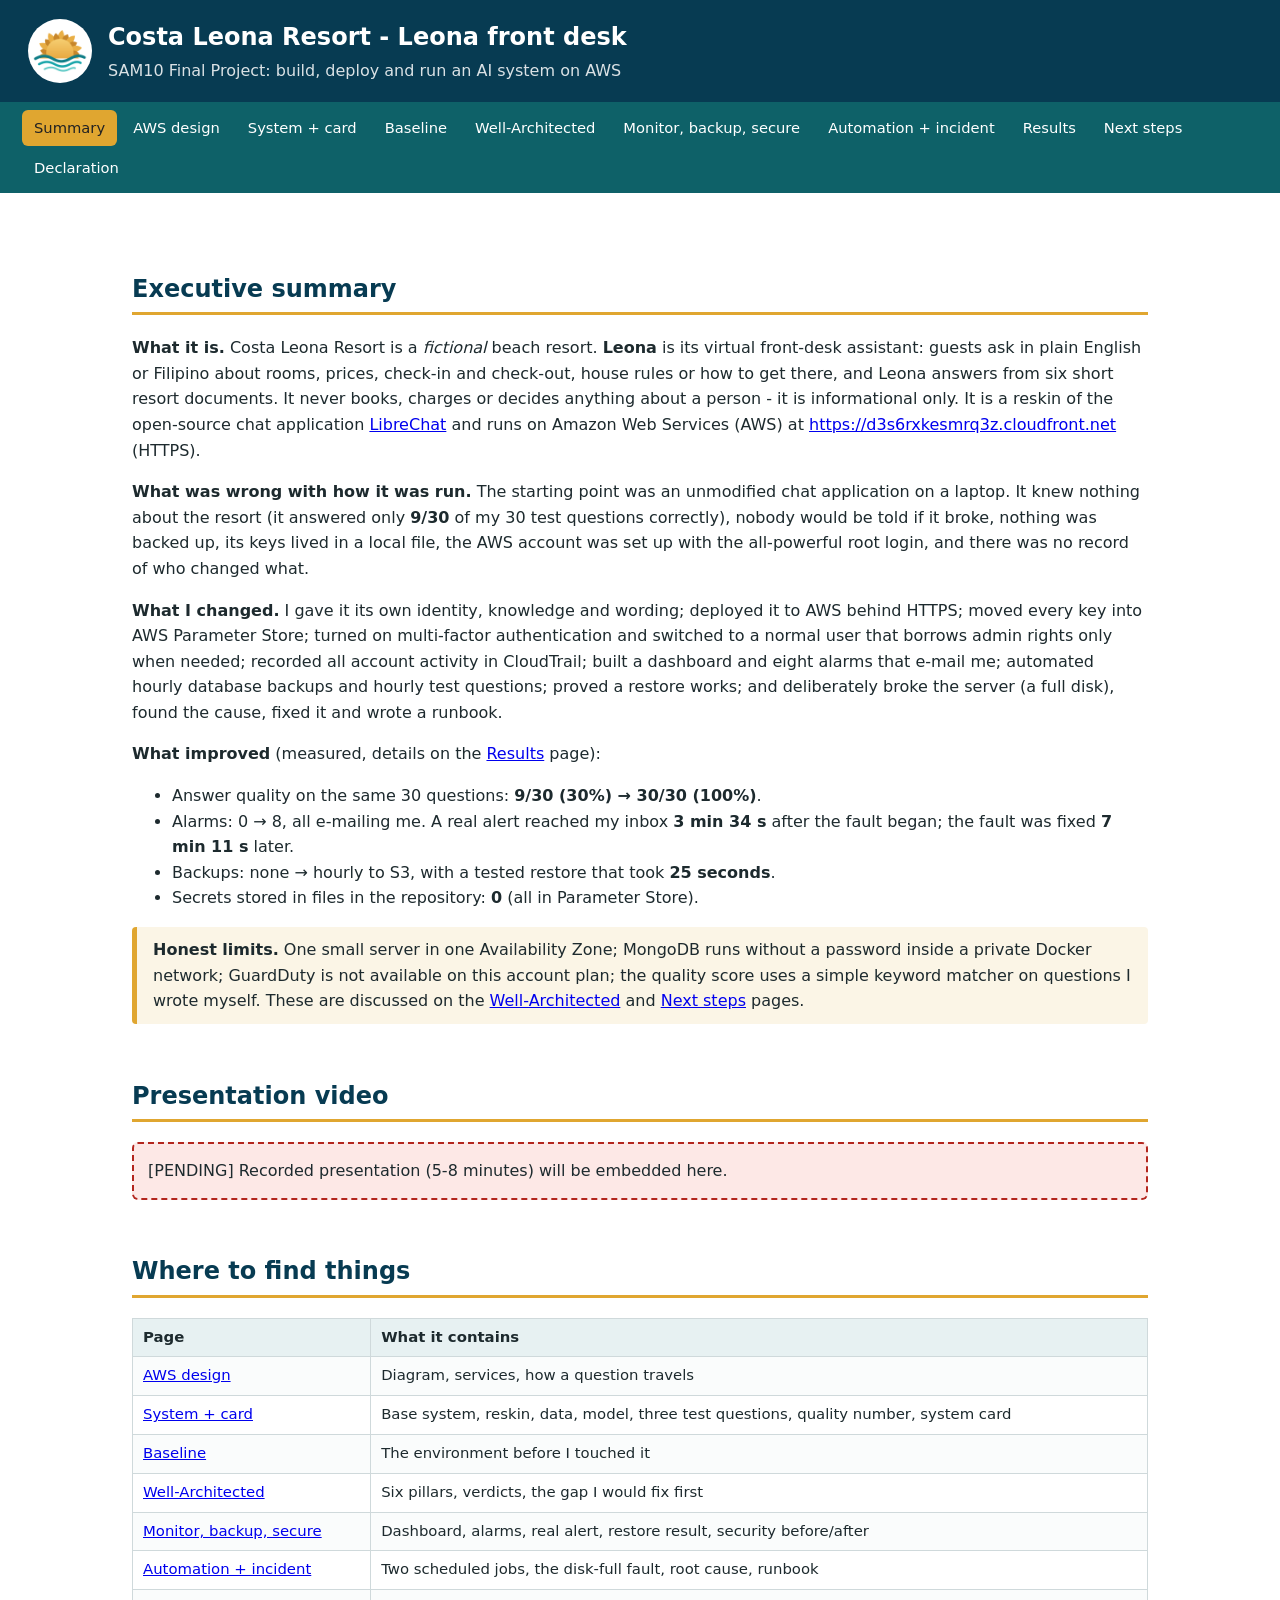
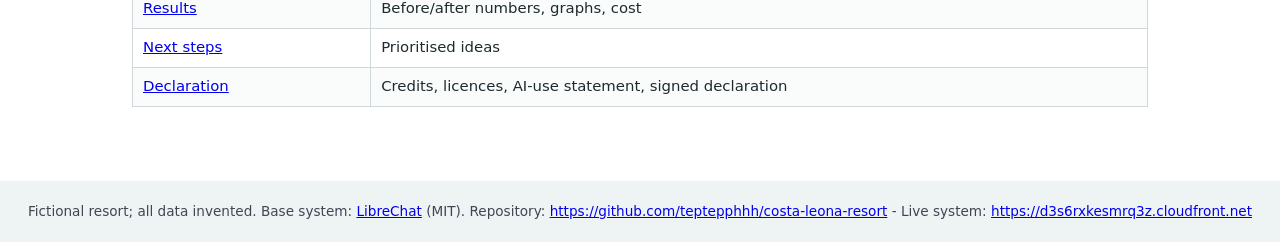
==== docs/index.html @ 2a97802d "Add project website generator and first build of the site Co-Authored-By: Claude Sonnet 5.5 <noreply" ====
<!doctype html><html lang="en"><head><meta charset="utf-8"><meta name="viewport" content="width=device-width,initial-scale=1">
<title>Executive summary - Costa Leona Resort | SAM10</title><link rel="stylesheet" href="style.css">
<link rel="icon" href="img/favicon-32x32.png"></head><body>
<header><img src="img/logo-512.png" alt="Costa Leona logo" class="logo"><div><h1>Costa Leona Resort - Leona front desk</h1>
<p>SAM10 Final Project: build, deploy and run an AI system on AWS</p></div></header>
<nav><a href="index.html" class=cur>Summary</a><a href="infrastructure.html">AWS design</a><a href="system.html">System + card</a><a href="baseline.html">Baseline</a><a href="well-architected.html">Well-Architected</a><a href="operations.html">Monitor, backup, secure</a><a href="incident.html">Automation + incident</a><a href="results.html">Results</a><a href="next-steps.html">Next steps</a><a href="declaration.html">Declaration</a></nav><main>
<h2>Executive summary</h2>
<p><strong>What it is.</strong> Costa Leona Resort is a <em>fictional</em> beach resort. <strong>Leona</strong> is its virtual front-desk
assistant: guests ask in plain English or Filipino about rooms, prices, check-in and check-out, house rules or how to get there, and Leona answers
from six short resort documents. It never books, charges or decides anything about a person - it is informational only. It is a reskin of the open-source
chat application <a href="https://github.com/danny-avila/LibreChat">LibreChat</a> and runs on Amazon Web Services (AWS) at
<a href="https://d3s6rxkesmrq3z.cloudfront.net">https://d3s6rxkesmrq3z.cloudfront.net</a> (HTTPS).</p>
<p><strong>What was wrong with how it was run.</strong> The starting point was an unmodified chat application on a laptop. It knew nothing about the resort
(it answered only <b>9/30</b> of my 30 test questions correctly), nobody would be told if it broke, nothing was backed up, its keys lived in a local file,
the AWS account was set up with the all-powerful root login, and there was no record of who changed what.</p>
<p><strong>What I changed.</strong> I gave it its own identity, knowledge and wording; deployed it to AWS behind HTTPS; moved every key into AWS Parameter
Store; turned on multi-factor authentication and switched to a normal user that borrows admin rights only when needed; recorded all account activity in
CloudTrail; built a dashboard and eight alarms that e-mail me; automated hourly database backups and hourly test questions; proved a restore works; and
deliberately broke the server (a full disk), found the cause, fixed it and wrote a runbook.</p>
<p><strong>What improved</strong> (measured, details on the <a href="results.html">Results</a> page):</p>
<ul>
<li>Answer quality on the same 30 questions: <b>9/30 (30%) &rarr; 30/30 (100%)</b>.</li>
<li>Alarms: 0 &rarr; 8, all e-mailing me. A real alert reached my inbox <b>3 min 34 s</b> after the fault began; the fault was fixed <b>7 min 11 s</b> later.</li>
<li>Backups: none &rarr; hourly to S3, with a tested restore that took <b>25 seconds</b>.</li>
<li>Secrets stored in files in the repository: <b>0</b> (all in Parameter Store).</li>
</ul>
<div class="box"><strong>Honest limits.</strong> One small server in one Availability Zone; MongoDB runs without a password inside a private Docker network;
GuardDuty is not available on this account plan; the quality score uses a simple keyword matcher on questions I wrote myself. These are discussed on the
<a href="well-architected.html">Well-Architected</a> and <a href="next-steps.html">Next steps</a> pages.</div>
<h2>Presentation video</h2>
<div class="pending">[PENDING] Recorded presentation (5-8 minutes) will be embedded here.</div>
<h2>Where to find things</h2>
<table><tr><th>Page</th><th>What it contains</th></tr>
<tr><td><a href="infrastructure.html">AWS design</a></td><td>Diagram, services, how a question travels</td></tr>
<tr><td><a href="system.html">System + card</a></td><td>Base system, reskin, data, model, three test questions, quality number, system card</td></tr>
<tr><td><a href="baseline.html">Baseline</a></td><td>The environment before I touched it</td></tr>
<tr><td><a href="well-architected.html">Well-Architected</a></td><td>Six pillars, verdicts, the gap I would fix first</td></tr>
<tr><td><a href="operations.html">Monitor, backup, secure</a></td><td>Dashboard, alarms, real alert, restore result, security before/after</td></tr>
<tr><td><a href="incident.html">Automation + incident</a></td><td>Two scheduled jobs, the disk-full fault, root cause, runbook</td></tr>
<tr><td><a href="results.html">Results</a></td><td>Before/after numbers, graphs, cost</td></tr>
<tr><td><a href="next-steps.html">Next steps</a></td><td>Prioritised ideas</td></tr>
<tr><td><a href="declaration.html">Declaration</a></td><td>Credits, licences, AI-use statement, signed declaration</td></tr></table>
</main>
<footer>Fictional resort; all data invented. Base system: <a href="https://github.com/danny-avila/LibreChat">LibreChat</a> (MIT).
Repository: <a href="https://github.com/teptepphhh/costa-leona-resort">https://github.com/teptepphhh/costa-leona-resort</a> - Live system: <a href="https://d3s6rxkesmrq3z.cloudfront.net">https://d3s6rxkesmrq3z.cloudfront.net</a></footer></body></html>
---- docs/style.css ----
:root{--teal:#0E6168;--deep:#073B52;--gold:#E0A630;--sand:#fbf5e6;--ink:#1d2a2e}
*{box-sizing:border-box}body{margin:0;font:16px/1.6 "Segoe UI",system-ui,Arial,sans-serif;color:var(--ink);background:#fff}
header{display:flex;gap:16px;align-items:center;padding:18px 28px;background:var(--deep);color:#fff}
header h1{margin:0;font-size:1.5rem}header p{margin:2px 0 0;opacity:.85}.logo{width:64px;height:64px;background:#fff;border-radius:50%;padding:4px}
nav{display:flex;flex-wrap:wrap;gap:4px;padding:8px 22px;background:var(--teal)}nav a{color:#fff;text-decoration:none;padding:6px 12px;border-radius:6px;font-size:.92rem}
nav a:hover,nav a.cur{background:var(--gold);color:#222}main{max-width:1060px;margin:0 auto;padding:24px 22px 60px}
h2{color:var(--deep);border-bottom:3px solid var(--gold);padding-bottom:4px;margin-top:2.2em}h3{color:var(--teal);margin-top:1.6em}
table{border-collapse:collapse;width:100%;margin:14px 0;font-size:.93rem}th,td{border:1px solid #cfd9db;padding:7px 10px;text-align:left;vertical-align:top}
th{background:#e7f1f2}tr:nth-child(even) td{background:#fafcfc}figure{margin:18px 0;border:1px solid #dbe4e6;border-radius:8px;padding:10px;background:#fcfdfd}
figure img{max-width:100%;height:auto;display:block;margin:0 auto}figcaption{font-size:.86rem;color:#455;margin-top:8px}
.ev{background:var(--gold);color:#222;border-radius:4px;padding:1px 6px;font-weight:700;font-size:.78rem}
.box{background:var(--sand);border-left:5px solid var(--gold);padding:10px 16px;margin:16px 0;border-radius:4px}
.good{color:#0b6b3a;font-weight:700}.adeq{color:#9a6b00;font-weight:700}.gap{color:#b3261e;font-weight:700}
.video{position:relative;padding-bottom:56.25%;height:0;margin:16px 0}.video iframe{position:absolute;inset:0;width:100%;height:100%;border:0}
.pending{background:#fde8e6;border:2px dashed #b3261e;padding:14px;border-radius:6px}
code,pre{background:#f1f5f6;border-radius:4px;font-family:Consolas,monospace;font-size:.88rem}code{padding:1px 4px}pre{padding:12px;overflow:auto;white-space:pre-wrap}
footer{padding:20px 28px;background:#eef3f4;font-size:.85rem;color:#445}.cols{display:grid;grid-template-columns:1fr 1fr;gap:16px}
@media(max-width:760px){.cols{grid-template-columns:1fr}header h1{font-size:1.15rem}}
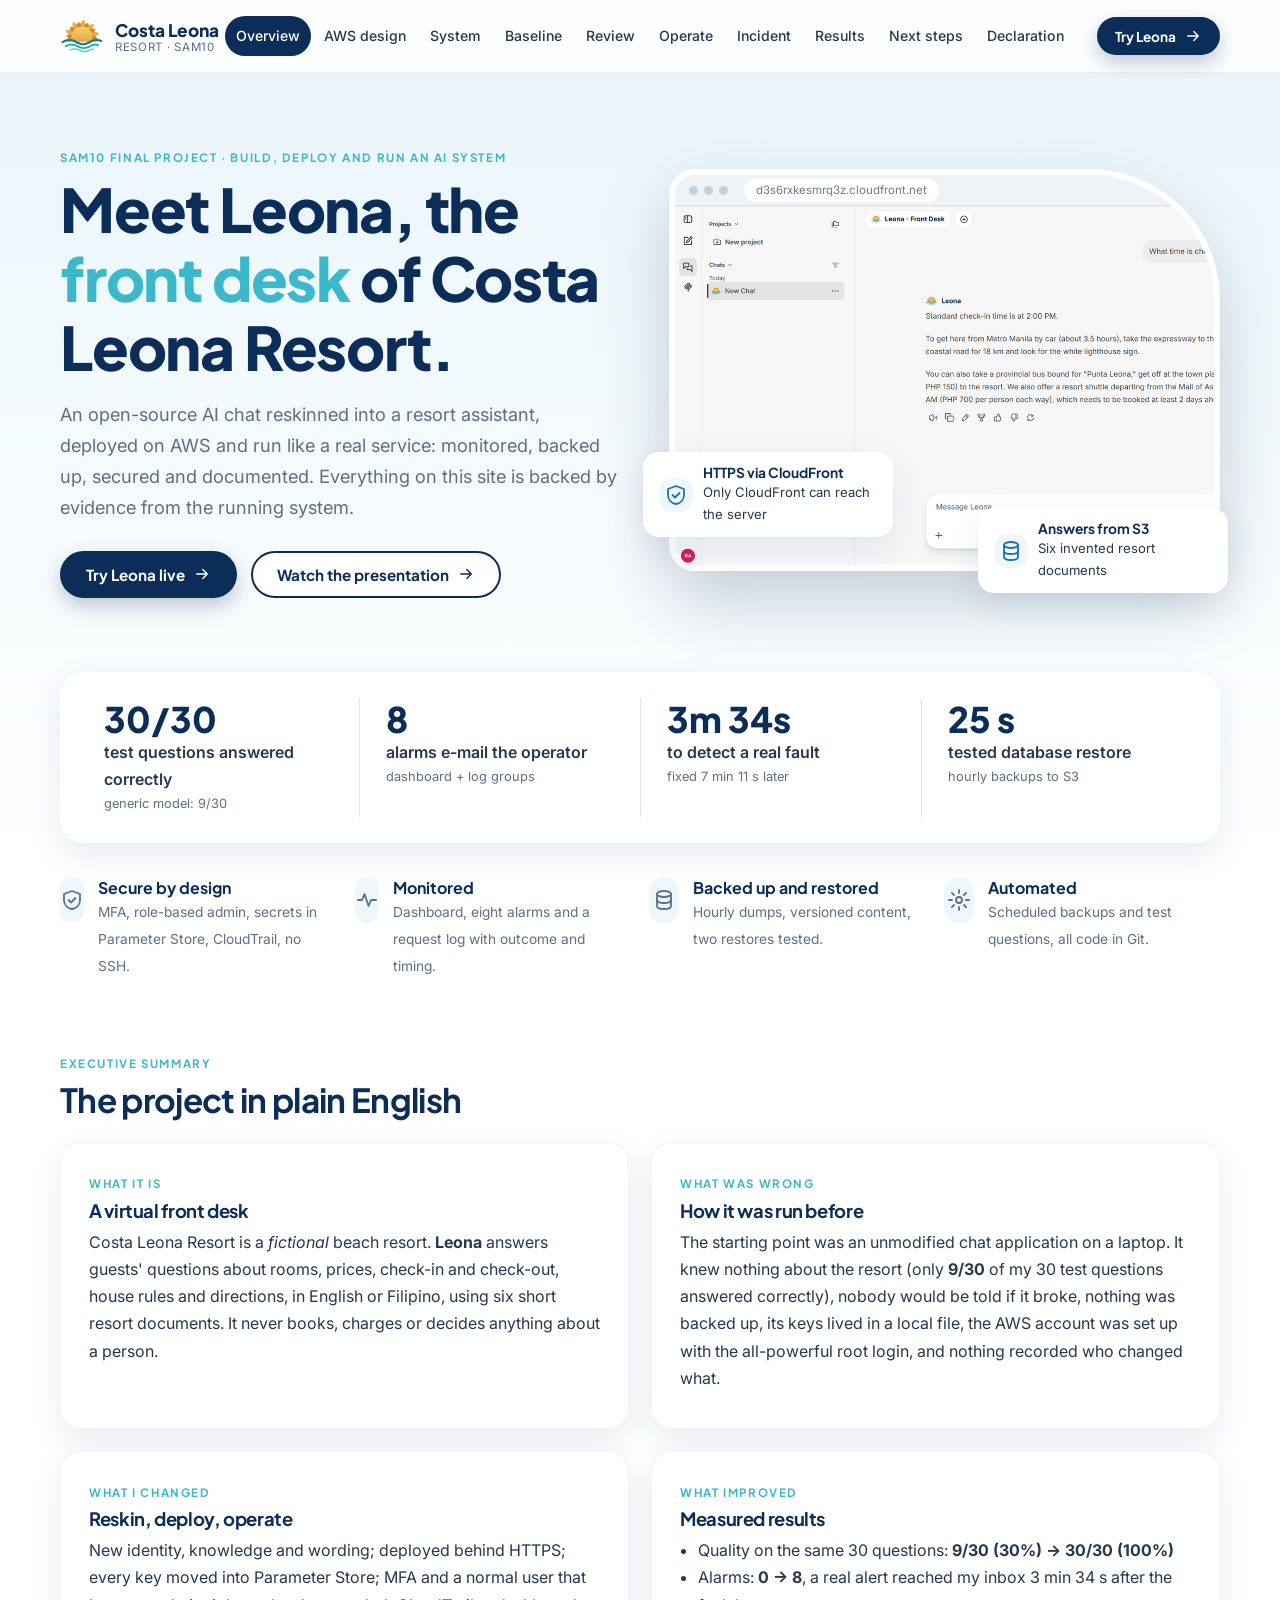
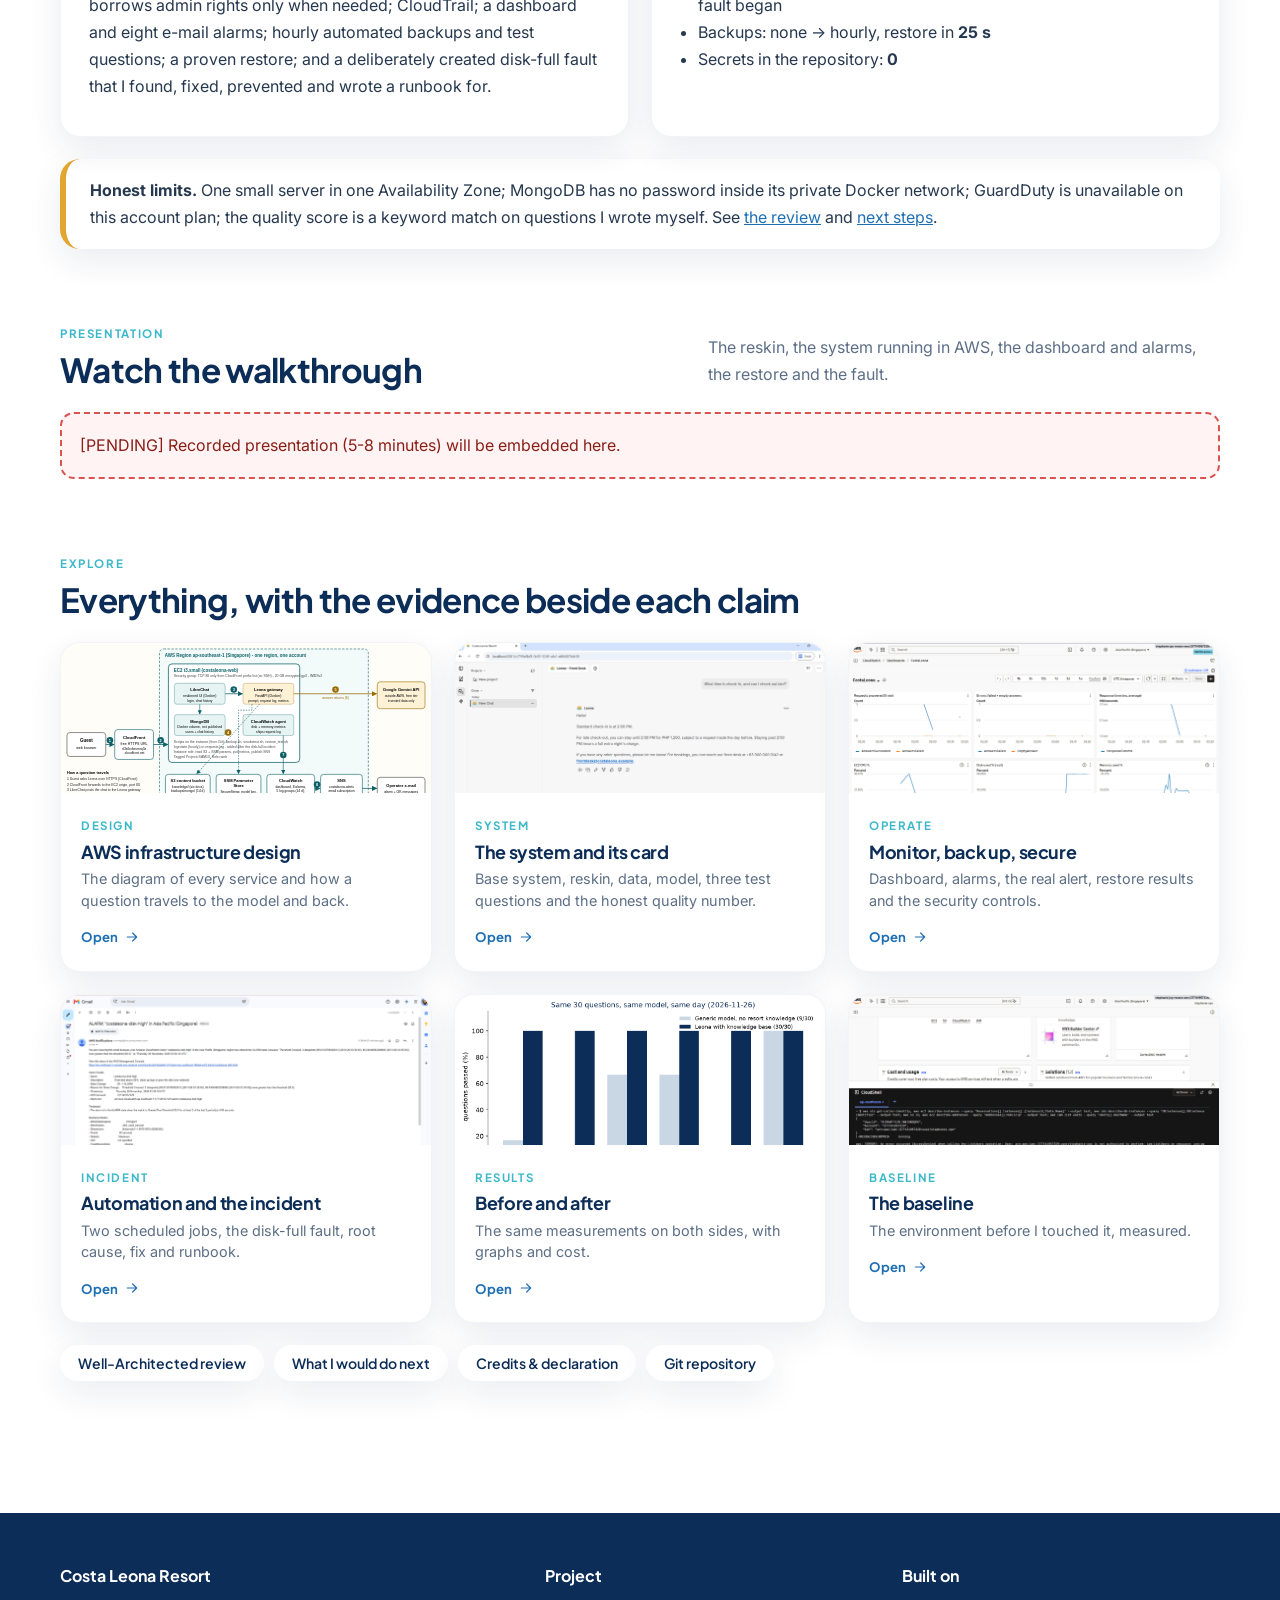
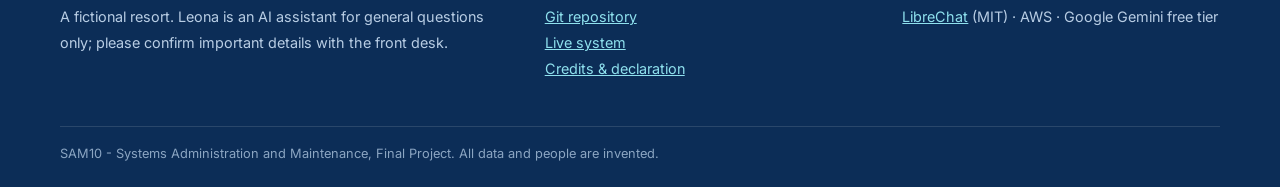
==== commit c76f0fe5: "Redesign project website: modern layout, hero, stat strip, cards, pillar cards, timeline Co-Authored" ====
--- a/docs/index.html
+++ b/docs/index.html
@@ -1,45 +1,55 @@
 <!doctype html><html lang="en"><head><meta charset="utf-8"><meta name="viewport" content="width=device-width,initial-scale=1">
-<title>Executive summary - Costa Leona Resort | SAM10</title><link rel="stylesheet" href="style.css">
-<link rel="icon" href="img/favicon-32x32.png"></head><body>
-<header><img src="img/logo-512.png" alt="Costa Leona logo" class="logo"><div><h1>Costa Leona Resort - Leona front desk</h1>
-<p>SAM10 Final Project: build, deploy and run an AI system on AWS</p></div></header>
-<nav><a href="index.html" class=cur>Summary</a><a href="infrastructure.html">AWS design</a><a href="system.html">System + card</a><a href="baseline.html">Baseline</a><a href="well-architected.html">Well-Architected</a><a href="operations.html">Monitor, backup, secure</a><a href="incident.html">Automation + incident</a><a href="results.html">Results</a><a href="next-steps.html">Next steps</a><a href="declaration.html">Declaration</a></nav><main>
-<h2>Executive summary</h2>
-<p><strong>What it is.</strong> Costa Leona Resort is a <em>fictional</em> beach resort. <strong>Leona</strong> is its virtual front-desk
-assistant: guests ask in plain English or Filipino about rooms, prices, check-in and check-out, house rules or how to get there, and Leona answers
-from six short resort documents. It never books, charges or decides anything about a person - it is informational only. It is a reskin of the open-source
-chat application <a href="https://github.com/danny-avila/LibreChat">LibreChat</a> and runs on Amazon Web Services (AWS) at
-<a href="https://d3s6rxkesmrq3z.cloudfront.net">https://d3s6rxkesmrq3z.cloudfront.net</a> (HTTPS).</p>
-<p><strong>What was wrong with how it was run.</strong> The starting point was an unmodified chat application on a laptop. It knew nothing about the resort
-(it answered only <b>9/30</b> of my 30 test questions correctly), nobody would be told if it broke, nothing was backed up, its keys lived in a local file,
-the AWS account was set up with the all-powerful root login, and there was no record of who changed what.</p>
-<p><strong>What I changed.</strong> I gave it its own identity, knowledge and wording; deployed it to AWS behind HTTPS; moved every key into AWS Parameter
-Store; turned on multi-factor authentication and switched to a normal user that borrows admin rights only when needed; recorded all account activity in
-CloudTrail; built a dashboard and eight alarms that e-mail me; automated hourly database backups and hourly test questions; proved a restore works; and
-deliberately broke the server (a full disk), found the cause, fixed it and wrote a runbook.</p>
-<p><strong>What improved</strong> (measured, details on the <a href="results.html">Results</a> page):</p>
-<ul>
-<li>Answer quality on the same 30 questions: <b>9/30 (30%) &rarr; 30/30 (100%)</b>.</li>
-<li>Alarms: 0 &rarr; 8, all e-mailing me. A real alert reached my inbox <b>3 min 34 s</b> after the fault began; the fault was fixed <b>7 min 11 s</b> later.</li>
-<li>Backups: none &rarr; hourly to S3, with a tested restore that took <b>25 seconds</b>.</li>
-<li>Secrets stored in files in the repository: <b>0</b> (all in Parameter Store).</li>
-</ul>
-<div class="box"><strong>Honest limits.</strong> One small server in one Availability Zone; MongoDB runs without a password inside a private Docker network;
-GuardDuty is not available on this account plan; the quality score uses a simple keyword matcher on questions I wrote myself. These are discussed on the
-<a href="well-architected.html">Well-Architected</a> and <a href="next-steps.html">Next steps</a> pages.</div>
-<h2>Presentation video</h2>
+<title>Executive summary | Costa Leona Resort - SAM10</title><meta name="description" content="Costa Leona Resort front-desk assistant: a reskinned LibreChat deployed, monitored, backed up and secured on AWS (SAM10 final project).">
+<link rel="preconnect" href="https://fonts.googleapis.com"><link rel="preconnect" href="https://fonts.gstatic.com" crossorigin>
+<link href="https://fonts.googleapis.com/css2?family=Inter:wght@400;500;600&family=Plus+Jakarta+Sans:wght@600;700;800&display=swap" rel="stylesheet">
+<link rel="stylesheet" href="style.css"><link rel="icon" href="img/favicon-32x32.png"></head><body>
+<header class="top"><div class="wrap bar"><a class="brand" href="index.html"><img src="img/logo-512.png" alt=""><span><b>Costa Leona</b><small>Resort &middot; SAM10</small></span></a>
+<input type="checkbox" id="mt" class="mt"><label for="mt" class="burger" aria-label="Menu"><i></i><i></i><i></i></label>
+<nav><a href="index.html" class=cur>Overview</a><a href="infrastructure.html">AWS design</a><a href="system.html">System</a><a href="baseline.html">Baseline</a><a href="well-architected.html">Review</a><a href="operations.html">Operate</a><a href="incident.html">Incident</a><a href="results.html">Results</a><a href="next-steps.html">Next steps</a><a href="declaration.html">Declaration</a></nav><a class="btn small" href="https://d3s6rxkesmrq3z.cloudfront.net">Try Leona <svg viewBox="0 0 24 24"><path d="M5 12h14M13 6l6 6-6 6"/></svg></a></div></header>
+<main class="wrap">
+<section class="hero"><div>
+<span class="eyebrow">SAM10 final project &middot; build, deploy and run an AI system</span>
+<h1>Meet Leona, the <em>front desk</em> of Costa Leona Resort.</h1>
+<p class="lead">An open-source AI chat reskinned into a resort assistant, deployed on AWS and run like a real service: monitored, backed up, secured and documented. Everything on this site is backed by evidence from the running system.</p>
+<div class="cta"><a class="btn" href="https://d3s6rxkesmrq3z.cloudfront.net">Try Leona live <svg viewBox="0 0 24 24"><path d="M5 12h14M13 6l6 6-6 6"/></svg></a><a class="btn ghost" href="#video">Watch the presentation <svg viewBox="0 0 24 24"><path d="M5 12h14M13 6l6 6-6 6"/></svg></a></div></div>
+<div class="mock"><div class="frame"><div class="bar2"><i></i><i></i><i></i><span>d3s6rxkesmrq3z.cloudfront.net</span></div>
+<img src="img/hero_chat.png" alt="Leona answering a guest question on the live AWS deployment"></div>
+<div class="chip c1"><span class="ico"><svg viewBox="0 0 24 24"><path d="M12 3l8 3v6c0 4.5-3.2 8.2-8 9-4.8-.8-8-4.5-8-9V6l8-3z"/><path d="M8.5 12l2.5 2.5L15.5 10"/></svg></span><div><b>HTTPS via CloudFront</b>Only CloudFront can reach the server</div></div>
+<div class="chip c2"><span class="ico"><svg viewBox="0 0 24 24"><ellipse cx="12" cy="6" rx="7" ry="3"/><path d="M5 6v6c0 1.7 3.1 3 7 3s7-1.3 7-3V6"/><path d="M5 12v6c0 1.7 3.1 3 7 3s7-1.3 7-3v-6"/></svg></span><div><b>Answers from S3</b>Six invented resort documents</div></div></div></section>
+
+<div class="strip"><div class="stat"><b>30/30</b><span>test questions answered correctly</span><small>generic model: 9/30</small></div><div class="stat"><b>8</b><span>alarms e-mail the operator</span><small>dashboard + log groups</small></div>
+<div class="stat"><b>3m 34s</b><span>to detect a real fault</span><small>fixed 7 min 11 s later</small></div><div class="stat"><b>25 s</b><span>tested database restore</span><small>hourly backups to S3</small></div></div>
+
+<div class="feats">
+<div class="feat"><span class="ico"><svg viewBox="0 0 24 24"><path d="M12 3l8 3v6c0 4.5-3.2 8.2-8 9-4.8-.8-8-4.5-8-9V6l8-3z"/><path d="M8.5 12l2.5 2.5L15.5 10"/></svg></span><div><b>Secure by design</b><span>MFA, role-based admin, secrets in Parameter Store, CloudTrail, no SSH.</span></div></div>
+<div class="feat"><span class="ico"><svg viewBox="0 0 24 24"><path d="M3 12h4l2.5-6 4 12 2.5-6H21"/></svg></span><div><b>Monitored</b><span>Dashboard, eight alarms and a request log with outcome and timing.</span></div></div>
+<div class="feat"><span class="ico"><svg viewBox="0 0 24 24"><ellipse cx="12" cy="6" rx="7" ry="3"/><path d="M5 6v6c0 1.7 3.1 3 7 3s7-1.3 7-3V6"/><path d="M5 12v6c0 1.7 3.1 3 7 3s7-1.3 7-3v-6"/></svg></span><div><b>Backed up and restored</b><span>Hourly dumps, versioned content, two restores tested.</span></div></div>
+<div class="feat"><span class="ico"><svg viewBox="0 0 24 24"><circle cx="12" cy="12" r="3"/><path d="M12 2v3M12 19v3M2 12h3M19 12h3M4.9 4.9l2.1 2.1M17 17l2.1 2.1M19.1 4.9L17 7M7 17l-2.1 2.1"/></svg></span><div><b>Automated</b><span>Scheduled backups and test questions, all code in Git.</span></div></div></div>
+
+<div class="sechead"><div><span class="eyebrow">Executive summary</span><h2>The project in plain English</h2></div></div>
+<div class="grid two">
+<div class="panel"><span class="eyebrow">What it is</span><h3>A virtual front desk</h3><p>Costa Leona Resort is a <em>fictional</em> beach resort. <b>Leona</b> answers guests' questions about rooms, prices, check-in and check-out, house rules and directions, in English or Filipino, using six short resort documents. It never books, charges or decides anything about a person.</p></div>
+<div class="panel"><span class="eyebrow">What was wrong</span><h3>How it was run before</h3><p>The starting point was an unmodified chat application on a laptop. It knew nothing about the resort (only <b>9/30</b> of my 30 test questions answered correctly), nobody would be told if it broke, nothing was backed up, its keys lived in a local file, the AWS account was set up with the all-powerful root login, and nothing recorded who changed what.</p></div>
+<div class="panel"><span class="eyebrow">What I changed</span><h3>Reskin, deploy, operate</h3><p>New identity, knowledge and wording; deployed behind HTTPS; every key moved into Parameter Store; MFA and a normal user that borrows admin rights only when needed; CloudTrail; a dashboard and eight e-mail alarms; hourly automated backups and test questions; a proven restore; and a deliberately created disk-full fault that I found, fixed, prevented and wrote a runbook for.</p></div>
+<div class="panel"><span class="eyebrow">What improved</span><h3>Measured results</h3><ul>
+<li>Quality on the same 30 questions: <b>9/30 (30%) &rarr; 30/30 (100%)</b></li><li>Alarms: <b>0 &rarr; 8</b>, a real alert reached my inbox 3 min 34 s after the fault began</li>
+<li>Backups: none &rarr; hourly, restore in <b>25 s</b></li><li>Secrets in the repository: <b>0</b></li></ul></div></div>
+<div class="box"><b>Honest limits.</b> One small server in one Availability Zone; MongoDB has no password inside its private Docker network; GuardDuty is unavailable on this account plan; the quality score is a keyword match on questions I wrote myself. See <a href="well-architected.html">the review</a> and <a href="next-steps.html">next steps</a>.</div>
+
+<div class="sechead" id="video"><div><span class="eyebrow">Presentation</span><h2>Watch the walkthrough</h2></div><p>The reskin, the system running in AWS, the dashboard and alarms, the restore and the fault.</p></div>
 <div class="pending">[PENDING] Recorded presentation (5-8 minutes) will be embedded here.</div>
-<h2>Where to find things</h2>
-<table><tr><th>Page</th><th>What it contains</th></tr>
-<tr><td><a href="infrastructure.html">AWS design</a></td><td>Diagram, services, how a question travels</td></tr>
-<tr><td><a href="system.html">System + card</a></td><td>Base system, reskin, data, model, three test questions, quality number, system card</td></tr>
-<tr><td><a href="baseline.html">Baseline</a></td><td>The environment before I touched it</td></tr>
-<tr><td><a href="well-architected.html">Well-Architected</a></td><td>Six pillars, verdicts, the gap I would fix first</td></tr>
-<tr><td><a href="operations.html">Monitor, backup, secure</a></td><td>Dashboard, alarms, real alert, restore result, security before/after</td></tr>
-<tr><td><a href="incident.html">Automation + incident</a></td><td>Two scheduled jobs, the disk-full fault, root cause, runbook</td></tr>
-<tr><td><a href="results.html">Results</a></td><td>Before/after numbers, graphs, cost</td></tr>
-<tr><td><a href="next-steps.html">Next steps</a></td><td>Prioritised ideas</td></tr>
-<tr><td><a href="declaration.html">Declaration</a></td><td>Credits, licences, AI-use statement, signed declaration</td></tr></table>
+
+<div class="sechead"><div><span class="eyebrow">Explore</span><h2>Everything, with the evidence beside each claim</h2></div></div>
+<div class="grid three">
+<a class="card" href="infrastructure.html"><div class="thumb"><img src="img/architecture.svg" alt="" loading="lazy"></div><div class="cbody"><span class="eyebrow">Design</span><h3>AWS infrastructure design</h3><p>The diagram of every service and how a question travels to the model and back.</p><span class="more">Open <svg viewBox="0 0 24 24"><path d="M5 12h14M13 6l6 6-6 6"/></svg></span></div></a>
+<a class="card" href="system.html"><div class="thumb"><img src="img/11_reskin_chat_answer.png" alt="" loading="lazy"></div><div class="cbody"><span class="eyebrow">System</span><h3>The system and its card</h3><p>Base system, reskin, data, model, three test questions and the honest quality number.</p><span class="more">Open <svg viewBox="0 0 24 24"><path d="M5 12h14M13 6l6 6-6 6"/></svg></span></div></a>
+<a class="card" href="operations.html"><div class="thumb"><img src="img/28_cloudwatch_dashboard_before_incident.png" alt="" loading="lazy"></div><div class="cbody"><span class="eyebrow">Operate</span><h3>Monitor, back up, secure</h3><p>Dashboard, alarms, the real alert, restore results and the security controls.</p><span class="more">Open <svg viewBox="0 0 24 24"><path d="M5 12h14M13 6l6 6-6 6"/></svg></span></div></a>
+<a class="card" href="incident.html"><div class="thumb"><img src="img/30_alert_email_disk_high.png" alt="" loading="lazy"></div><div class="cbody"><span class="eyebrow">Incident</span><h3>Automation and the incident</h3><p>Two scheduled jobs, the disk-full fault, root cause, fix and runbook.</p><span class="more">Open <svg viewBox="0 0 24 24"><path d="M5 12h14M13 6l6 6-6 6"/></svg></span></div></a>
+<a class="card" href="results.html"><div class="thumb"><img src="img/chart_quality.png" alt="" loading="lazy"></div><div class="cbody"><span class="eyebrow">Results</span><h3>Before and after</h3><p>The same measurements on both sides, with graphs and cost.</p><span class="more">Open <svg viewBox="0 0 24 24"><path d="M5 12h14M13 6l6 6-6 6"/></svg></span></div></a>
+<a class="card" href="baseline.html"><div class="thumb"><img src="img/05_baseline_inventory_cloudshell.png" alt="" loading="lazy"></div><div class="cbody"><span class="eyebrow">Baseline</span><h3>The baseline</h3><p>The environment before I touched it, measured.</p><span class="more">Open <svg viewBox="0 0 24 24"><path d="M5 12h14M13 6l6 6-6 6"/></svg></span></div></a></div>
+<div class="linkrow"><a href="well-architected.html">Well-Architected review</a><a href="next-steps.html">What I would do next</a><a href="declaration.html">Credits &amp; declaration</a><a href="https://github.com/teptepphhh/costa-leona-resort">Git repository</a></div>
 </main>
-<footer>Fictional resort; all data invented. Base system: <a href="https://github.com/danny-avila/LibreChat">LibreChat</a> (MIT).
-Repository: <a href="https://github.com/teptepphhh/costa-leona-resort">https://github.com/teptepphhh/costa-leona-resort</a> - Live system: <a href="https://d3s6rxkesmrq3z.cloudfront.net">https://d3s6rxkesmrq3z.cloudfront.net</a></footer></body></html>+<footer><div class="wrap fcols"><div><b>Costa Leona Resort</b><p>A fictional resort. Leona is an AI assistant for general questions only; please confirm important details with the front desk.</p></div>
+<div><b>Project</b><p><a href="https://github.com/teptepphhh/costa-leona-resort">Git repository</a><br><a href="https://d3s6rxkesmrq3z.cloudfront.net">Live system</a><br><a href="declaration.html">Credits &amp; declaration</a></p></div>
+<div><b>Built on</b><p><a href="https://github.com/danny-avila/LibreChat">LibreChat</a> (MIT) &middot; AWS &middot; Google Gemini free tier</p></div></div>
+<div class="wrap copy">SAM10 - Systems Administration and Maintenance, Final Project. All data and people are invented.</div></footer></body></html>
--- a/docs/style.css
+++ b/docs/style.css
@@ -1,19 +1,93 @@
 
-:root{--teal:#0E6168;--deep:#073B52;--gold:#E0A630;--sand:#fbf5e6;--ink:#1d2a2e}
-*{box-sizing:border-box}body{margin:0;font:16px/1.6 "Segoe UI",system-ui,Arial,sans-serif;color:var(--ink);background:#fff}
-header{display:flex;gap:16px;align-items:center;padding:18px 28px;background:var(--deep);color:#fff}
-header h1{margin:0;font-size:1.5rem}header p{margin:2px 0 0;opacity:.85}.logo{width:64px;height:64px;background:#fff;border-radius:50%;padding:4px}
-nav{display:flex;flex-wrap:wrap;gap:4px;padding:8px 22px;background:var(--teal)}nav a{color:#fff;text-decoration:none;padding:6px 12px;border-radius:6px;font-size:.92rem}
-nav a:hover,nav a.cur{background:var(--gold);color:#222}main{max-width:1060px;margin:0 auto;padding:24px 22px 60px}
-h2{color:var(--deep);border-bottom:3px solid var(--gold);padding-bottom:4px;margin-top:2.2em}h3{color:var(--teal);margin-top:1.6em}
-table{border-collapse:collapse;width:100%;margin:14px 0;font-size:.93rem}th,td{border:1px solid #cfd9db;padding:7px 10px;text-align:left;vertical-align:top}
-th{background:#e7f1f2}tr:nth-child(even) td{background:#fafcfc}figure{margin:18px 0;border:1px solid #dbe4e6;border-radius:8px;padding:10px;background:#fcfdfd}
-figure img{max-width:100%;height:auto;display:block;margin:0 auto}figcaption{font-size:.86rem;color:#455;margin-top:8px}
-.ev{background:var(--gold);color:#222;border-radius:4px;padding:1px 6px;font-weight:700;font-size:.78rem}
-.box{background:var(--sand);border-left:5px solid var(--gold);padding:10px 16px;margin:16px 0;border-radius:4px}
-.good{color:#0b6b3a;font-weight:700}.adeq{color:#9a6b00;font-weight:700}.gap{color:#b3261e;font-weight:700}
-.video{position:relative;padding-bottom:56.25%;height:0;margin:16px 0}.video iframe{position:absolute;inset:0;width:100%;height:100%;border:0}
-.pending{background:#fde8e6;border:2px dashed #b3261e;padding:14px;border-radius:6px}
-code,pre{background:#f1f5f6;border-radius:4px;font-family:Consolas,monospace;font-size:.88rem}code{padding:1px 4px}pre{padding:12px;overflow:auto;white-space:pre-wrap}
-footer{padding:20px 28px;background:#eef3f4;font-size:.85rem;color:#445}.cols{display:grid;grid-template-columns:1fr 1fr;gap:16px}
-@media(max-width:760px){.cols{grid-template-columns:1fr}header h1{font-size:1.15rem}}
+:root{--navy:#0c2d57;--ink:#26384f;--muted:#5d6f86;--blue:#1f6fb5;--aqua:#3bb8c9;--teal:#0E6168;--gold:#E0A630;--line:#dbe6f0;--mist:#eef7fb;--r:20px;
+--shadow:0 12px 34px rgba(12,45,87,.09);--sans:"Inter",system-ui,"Segoe UI",Arial,sans-serif;--head:"Plus Jakarta Sans","Inter",system-ui,Arial,sans-serif}
+*{box-sizing:border-box}html{scroll-behavior:smooth}
+body{margin:0;font:16px/1.7 var(--sans);color:var(--ink);background:linear-gradient(180deg,#e8f5fb 0,#f6fbfd 520px,#fff 900px) no-repeat,#fff}
+.wrap{width:min(1160px,92vw);margin:0 auto}a{color:var(--blue)}img{max-width:100%}
+h1,h2,h3{font-family:var(--head);color:var(--navy);line-height:1.15;letter-spacing:-.02em}
+h2{font-size:clamp(1.6rem,2.6vw,2.15rem);margin:2.4em 0 .5em}h3{font-size:1.2rem;margin:1.8em 0 .4em}
+.eyebrow{display:inline-block;font:700 .72rem/1 var(--head);letter-spacing:.14em;text-transform:uppercase;color:var(--aqua);margin-bottom:10px}
+/* top bar */
+.top{position:sticky;top:0;z-index:50;background:rgba(255,255,255,.88);backdrop-filter:blur(10px);border-bottom:1px solid rgba(12,45,87,.07)}
+.top .bar{display:flex;align-items:center;gap:22px;height:72px}.brand{white-space:nowrap;display:flex;align-items:center;gap:11px;text-decoration:none;color:var(--navy)}
+.brand img{width:44px;height:44px}.brand span{display:flex;flex-direction:column;line-height:1.1}.brand b{font:800 1.08rem var(--head)}.brand small{font-size:.72rem;color:var(--muted);letter-spacing:.06em;text-transform:uppercase}
+.top nav{display:flex;gap:2px;margin:0 auto}.top nav a{white-space:nowrap;color:var(--ink);text-decoration:none;font-weight:500;font-size:.88rem;padding:8px 11px;border-radius:999px}
+.top nav a:hover{background:var(--mist)}.top nav a.cur{background:var(--navy);color:#fff}
+.btn{display:inline-flex;align-items:center;gap:8px;background:var(--navy);color:#fff;text-decoration:none;font:700 .95rem var(--head);padding:14px 26px;border-radius:999px;box-shadow:0 8px 20px rgba(12,45,87,.25);transition:.2s}
+.btn:hover{transform:translateY(-2px);background:#12427c}.btn svg{width:18px;height:18px;stroke:#fff}.btn.small{padding:10px 18px;font-size:.85rem;white-space:nowrap}
+.btn.ghost{background:#fff;color:var(--navy);box-shadow:inset 0 0 0 2px var(--navy)}.btn.ghost svg{stroke:var(--navy)}.btn.ghost:hover{background:var(--mist)}
+svg{fill:none;stroke:currentColor;stroke-width:1.8;stroke-linecap:round;stroke-linejoin:round}
+.mt,.burger{display:none}
+/* hero */
+.hero{padding:70px 0 40px;display:grid;grid-template-columns:1.02fr 1fr;gap:46px;align-items:center}
+.hero h1{font-size:clamp(2.3rem,4.7vw,3.9rem);margin:0 0 18px;font-weight:800}.hero h1 em{font-style:normal;color:var(--aqua)}
+.hero p.lead{font-size:1.14rem;color:var(--muted);max-width:34em;margin:0 0 28px}.hero .cta{display:flex;gap:14px;flex-wrap:wrap}
+.mock{position:relative}.mock .frame{background:#fff;border-radius:26px 130px 26px 26px;overflow:hidden;box-shadow:0 30px 70px rgba(12,45,87,.22);border:6px solid #fff}
+.mock .frame .bar2{height:30px;background:#eef3f8;display:flex;align-items:center;gap:6px;padding:0 14px}.bar2 i{width:9px;height:9px;border-radius:50%;background:#c4d1de}
+.bar2 span{margin-left:10px;font-size:.72rem;color:#6a7d92;background:#fff;border-radius:99px;padding:2px 12px}
+.mock img{display:block;width:100%;height:360px;object-fit:cover;object-position:top left}
+.chip{position:absolute;background:#fff;border-radius:16px;padding:12px 16px;box-shadow:var(--shadow);font-size:.82rem;display:flex;gap:10px;align-items:center;max-width:250px}
+.chip b{display:block;color:var(--navy);font:700 .86rem var(--head)}.chip .ico{width:34px;height:34px;flex:none}
+.chip.c1{left:-26px;bottom:34px}.chip.c2{right:-8px;bottom:-22px}
+.ico{display:grid;place-items:center;width:46px;height:46px;border-radius:14px;background:var(--mist);color:var(--blue)}.ico svg{width:24px;height:24px}
+/* stats strip */
+.strip{background:#fff;border-radius:24px;box-shadow:var(--shadow);padding:26px 18px;display:grid;grid-template-columns:repeat(4,1fr);margin:34px 0 10px}
+.stat{padding:2px 26px;border-left:1px solid var(--line);display:flex;flex-direction:column}.stat:first-child{border-left:0}
+.stat b{font:800 2.2rem/1.1 var(--head);color:var(--navy)}.stat span{font-weight:600;color:var(--ink)}.stat small{color:var(--muted);font-size:.8rem}
+.feats{display:grid;grid-template-columns:repeat(4,1fr);gap:18px;margin:34px 0}.feat{display:flex;gap:14px;align-items:flex-start}.feat b{display:block;color:var(--navy);font:700 1rem var(--head)}.feat span{font-size:.86rem;color:var(--muted);line-height:1.45}
+/* cards */
+.grid{display:grid;grid-template-columns:repeat(4,1fr);gap:22px}.grid.three{grid-template-columns:repeat(3,1fr)}.grid.two{grid-template-columns:repeat(2,1fr)}
+.card{display:block;background:#fff;border-radius:var(--r);box-shadow:var(--shadow);overflow:hidden;text-decoration:none;color:var(--ink);transition:.25s;border:1px solid rgba(12,45,87,.05)}
+.card:hover{transform:translateY(-6px);box-shadow:0 22px 50px rgba(12,45,87,.16)}
+.thumb{height:150px;overflow:hidden;background:var(--mist)}.thumb img{width:100%;height:100%;object-fit:cover;object-position:top left;transition:.4s}.card:hover .thumb img{transform:scale(1.05)}
+.cbody{padding:18px 20px 20px}.cbody h3{margin:0 0 6px;font-size:1.12rem}.cbody p{margin:0 0 12px;font-size:.9rem;color:var(--muted);line-height:1.5}
+.more{display:inline-flex;gap:6px;align-items:center;font:700 .82rem var(--head);color:var(--blue)}.more svg{width:16px;height:16px}
+.sechead{display:flex;justify-content:space-between;align-items:flex-end;gap:20px;margin:70px 0 24px}.sechead h2{margin:0}.sechead p{max-width:32em;color:var(--muted);margin:6px 0 0}
+.band{background:linear-gradient(120deg,#0c2d57,#12508a 60%,#1b7fa8);color:#dbeaf7;border-radius:30px;padding:46px;margin:60px 0;display:grid;grid-template-columns:1.1fr 1fr;gap:36px;position:relative;overflow:hidden}
+.band h2{color:#fff;margin:0 0 12px}.band p{margin:0 0 12px}.band .eyebrow{color:#8fe1ee}.band ul{margin:0;padding-left:1.1em}.band li{margin:.35em 0}
+.band::after{content:"";position:absolute;right:-90px;top:-90px;width:300px;height:300px;border-radius:50%;background:rgba(255,255,255,.07)}
+/* page hero */
+.phero{position:relative;padding:62px 0 74px;background:linear-gradient(135deg,#0c2d57,#145c93 65%,#2b9fbd);color:#fff;overflow:hidden}
+.phero .eyebrow{color:#8fe1ee}.phero h1{color:#fff;margin:0 0 12px;font-size:clamp(2rem,3.6vw,3rem);font-weight:800}.phero p{max-width:42em;margin:0;color:#d9ebf7;font-size:1.08rem}
+.wavebot{position:absolute;left:0;bottom:-1px;width:100%;height:46px;fill:#fff;stroke:none}
+main.wrap{padding-bottom:70px}
+/* content */
+.lead2{font-size:1.1rem;color:var(--muted)}
+.box{background:#fff;border-radius:var(--r);box-shadow:var(--shadow);border-left:6px solid var(--gold);padding:18px 24px;margin:22px 0}
+.box.blue{border-left-color:var(--aqua)}
+table{border-collapse:separate;border-spacing:0;width:100%;margin:18px 0 26px;font-size:.92rem;background:#fff;border-radius:16px;overflow:hidden;box-shadow:var(--shadow)}
+th{background:var(--navy);color:#fff;text-align:left;font:700 .8rem var(--head);letter-spacing:.04em;text-transform:uppercase;padding:13px 15px}
+td{padding:12px 15px;border-top:1px solid #e8eff6;vertical-align:top}tr:nth-child(even) td{background:#f8fbfd}
+.pill{display:inline-block;border-radius:999px;font:700 .72rem var(--head);padding:4px 11px;letter-spacing:.03em}
+.pill.good{background:#dcf5e7;color:#0b6b3a}.pill.adeq{background:#fdf0cf;color:#8a5d00}.pill.gap{background:#fde3e1;color:#b3261e}
+td.good{color:#0b6b3a;font-weight:600}td.gap{color:#b3261e;font-weight:600}
+figure.shot{margin:22px 0;background:#fff;border-radius:18px;box-shadow:var(--shadow);overflow:hidden;border:1px solid rgba(12,45,87,.06)}
+figure.shot .bar{display:flex;gap:6px;padding:10px 14px;background:#eef3f8}.bar i{width:10px;height:10px;border-radius:50%;background:#c4d1de}
+figure.shot img{display:block;width:100%;height:auto}figure.shot figcaption{font-size:.83rem;color:var(--muted);padding:12px 18px 14px;line-height:1.5}
+.ev{display:inline-block;background:var(--gold);color:#3a2a00;border-radius:6px;padding:1px 8px;font:800 .7rem var(--head);margin-right:8px;letter-spacing:.04em}
+.cols{display:grid;grid-template-columns:1fr 1fr;gap:20px}
+.pending{background:#fff4f3;border:2px dashed #d9534f;color:#8a1f18;padding:18px;border-radius:14px}
+.video{position:relative;padding-bottom:56.25%;height:0;border-radius:22px;overflow:hidden;box-shadow:var(--shadow);margin:14px 0}.video iframe{position:absolute;inset:0;width:100%;height:100%;border:0}
+code,pre{font-family:"Cascadia Mono",Consolas,monospace;font-size:.85rem}code{background:#eaf2f8;border-radius:6px;padding:2px 6px;color:#12427c}
+pre{background:#0d1b2e;color:#d6e4f5;border-radius:16px;padding:20px 22px;overflow:auto;white-space:pre-wrap;line-height:1.55;box-shadow:var(--shadow)}
+.tl{list-style:none;margin:22px 0;padding:0;border-left:3px solid var(--aqua);margin-left:8px}.tl li{position:relative;padding:0 0 18px 26px}
+.tl li::before{content:"";position:absolute;left:-10px;top:5px;width:16px;height:16px;border-radius:50%;background:#fff;border:4px solid var(--navy)}
+.tl li.hot::before{border-color:var(--gold)}.tl b{font-family:var(--head);color:var(--navy)}.tl time{display:block;font-size:.8rem;color:var(--muted)}
+.pillar{background:#fff;border-radius:var(--r);box-shadow:var(--shadow);padding:22px 24px;margin:16px 0;display:grid;grid-template-columns:210px 1fr 150px;gap:22px;align-items:start}
+.pillar h3{margin:0;font-size:1.1rem}.pillar .ask{font-size:.84rem;color:var(--muted);margin-top:4px;line-height:1.4}.pillar .v{display:flex;flex-direction:column;gap:8px;font-size:.78rem;color:var(--muted)}
+.pillar p{margin:0;font-size:.93rem}
+figure.chart{background:#fff;border-radius:20px;box-shadow:var(--shadow);padding:16px;margin:22px 0}figure.chart img{display:block;margin:auto}figure.chart figcaption{font-size:.83rem;color:var(--muted);margin-top:8px}
+.panel{background:#fff;border-radius:var(--r);box-shadow:var(--shadow);padding:26px 28px;border:1px solid rgba(12,45,87,.05)}
+.panel h3{margin:0 0 8px;font-size:1.15rem}.panel p{margin:0 0 .6em}.panel ul{margin:.3em 0;padding-left:1.1em}
+.linkrow{display:flex;flex-wrap:wrap;gap:10px;margin:22px 0}.linkrow a{background:#fff;border-radius:999px;padding:9px 18px;text-decoration:none;font:600 .88rem var(--head);color:var(--navy);box-shadow:var(--shadow)}
+.linkrow a:hover{background:var(--navy);color:#fff}
+.pillars-head{display:grid;grid-template-columns:210px 1fr 150px;gap:22px;padding:0 24px;font:700 .72rem var(--head);letter-spacing:.1em;text-transform:uppercase;color:var(--muted);margin-top:24px}
+/* footer */
+footer{background:var(--navy);color:#b8cde4;margin-top:40px;padding:52px 0 22px;font-size:.9rem}footer a{color:#8fe1ee}
+.fcols{display:grid;grid-template-columns:1.4fr 1fr 1fr;gap:40px}footer b{color:#fff;font:700 1rem var(--head)}footer p{line-height:1.8}
+.copy{border-top:1px solid rgba(255,255,255,.12);margin-top:30px;padding-top:16px;font-size:.8rem;color:#8ba5c2}
+@media(max-width:1180px){.top nav{display:none;position:absolute;top:72px;left:0;right:0;background:#fff;flex-direction:column;padding:10px 4vw;box-shadow:var(--shadow)}
+.mt:checked~nav{display:flex}.burger{display:flex;flex-direction:column;gap:5px;margin-left:auto;cursor:pointer;padding:8px}.burger i{width:24px;height:2.5px;background:var(--navy);border-radius:2px}}
+@media(max-width:1020px){.hero{grid-template-columns:1fr}.grid{grid-template-columns:repeat(2,1fr)}.grid.three{grid-template-columns:1fr 1fr}.strip,.feats{grid-template-columns:1fr 1fr}.stat{border:0;padding:12px}
+.band{grid-template-columns:1fr;padding:30px}.pillar{grid-template-columns:1fr}.cols{grid-template-columns:1fr}.chip.c1{left:8px}.chip.c2{right:8px}}
+@media(max-width:620px){.grid,.grid.three,.strip,.feats,.fcols{grid-template-columns:1fr}.hero{padding-top:36px}.sechead{display:block}table{display:block;overflow-x:auto}}
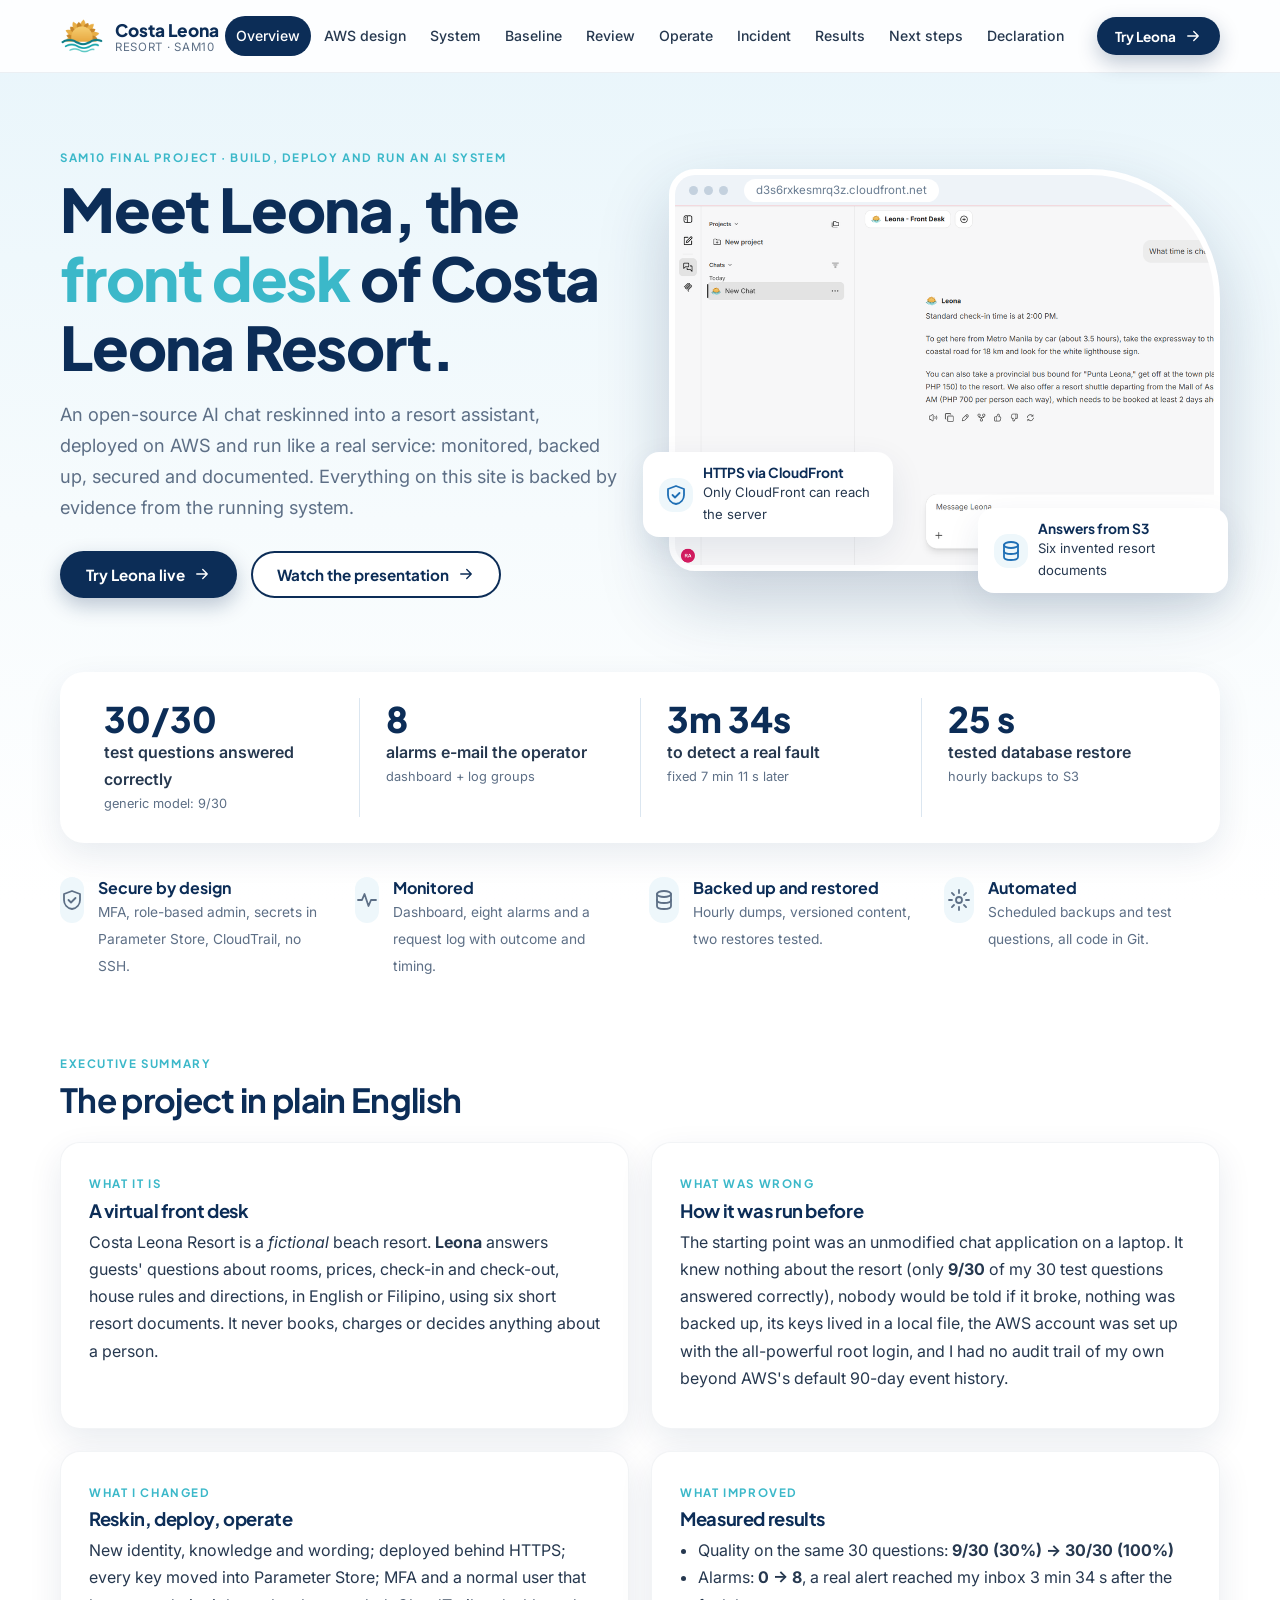
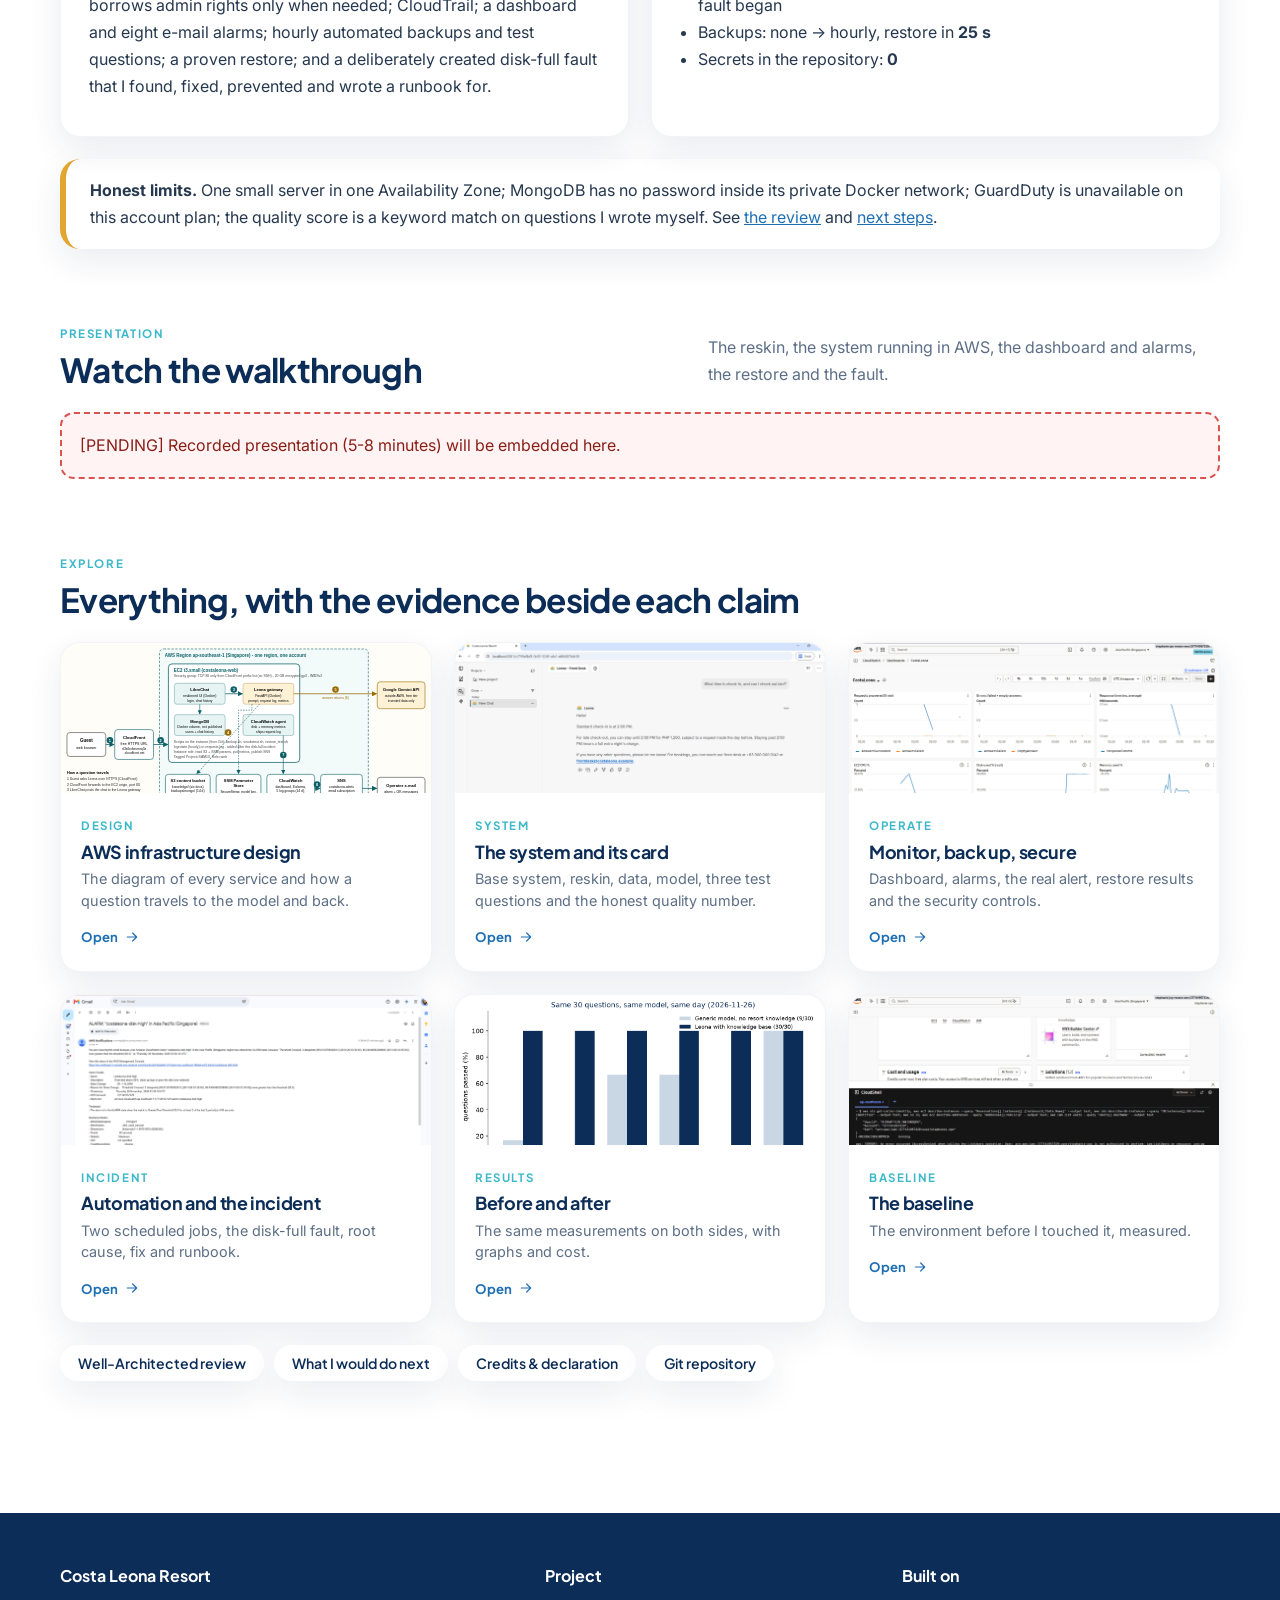
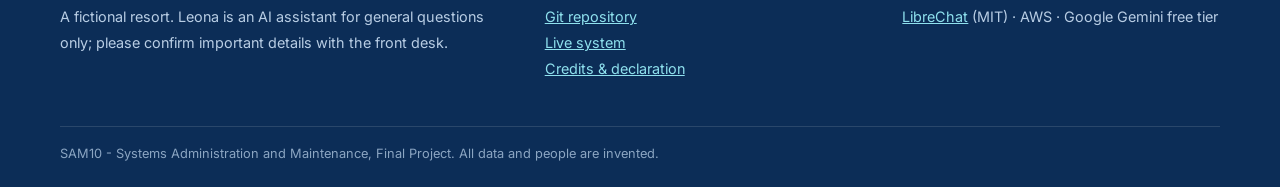
==== commit 2611a252: "Honest Well-Architected pass-1 note, baseline budget fix, README deploy guide, NOTICE, alarm test sc" ====
--- a/docs/index.html
+++ b/docs/index.html
@@ -29,7 +29,7 @@
 <div class="sechead"><div><span class="eyebrow">Executive summary</span><h2>The project in plain English</h2></div></div>
 <div class="grid two">
 <div class="panel"><span class="eyebrow">What it is</span><h3>A virtual front desk</h3><p>Costa Leona Resort is a <em>fictional</em> beach resort. <b>Leona</b> answers guests' questions about rooms, prices, check-in and check-out, house rules and directions, in English or Filipino, using six short resort documents. It never books, charges or decides anything about a person.</p></div>
-<div class="panel"><span class="eyebrow">What was wrong</span><h3>How it was run before</h3><p>The starting point was an unmodified chat application on a laptop. It knew nothing about the resort (only <b>9/30</b> of my 30 test questions answered correctly), nobody would be told if it broke, nothing was backed up, its keys lived in a local file, the AWS account was set up with the all-powerful root login, and nothing recorded who changed what.</p></div>
+<div class="panel"><span class="eyebrow">What was wrong</span><h3>How it was run before</h3><p>The starting point was an unmodified chat application on a laptop. It knew nothing about the resort (only <b>9/30</b> of my 30 test questions answered correctly), nobody would be told if it broke, nothing was backed up, its keys lived in a local file, the AWS account was set up with the all-powerful root login, and I had no audit trail of my own beyond AWS's default 90-day event history.</p></div>
 <div class="panel"><span class="eyebrow">What I changed</span><h3>Reskin, deploy, operate</h3><p>New identity, knowledge and wording; deployed behind HTTPS; every key moved into Parameter Store; MFA and a normal user that borrows admin rights only when needed; CloudTrail; a dashboard and eight e-mail alarms; hourly automated backups and test questions; a proven restore; and a deliberately created disk-full fault that I found, fixed, prevented and wrote a runbook for.</p></div>
 <div class="panel"><span class="eyebrow">What improved</span><h3>Measured results</h3><ul>
 <li>Quality on the same 30 questions: <b>9/30 (30%) &rarr; 30/30 (100%)</b></li><li>Alarms: <b>0 &rarr; 8</b>, a real alert reached my inbox 3 min 34 s after the fault began</li>
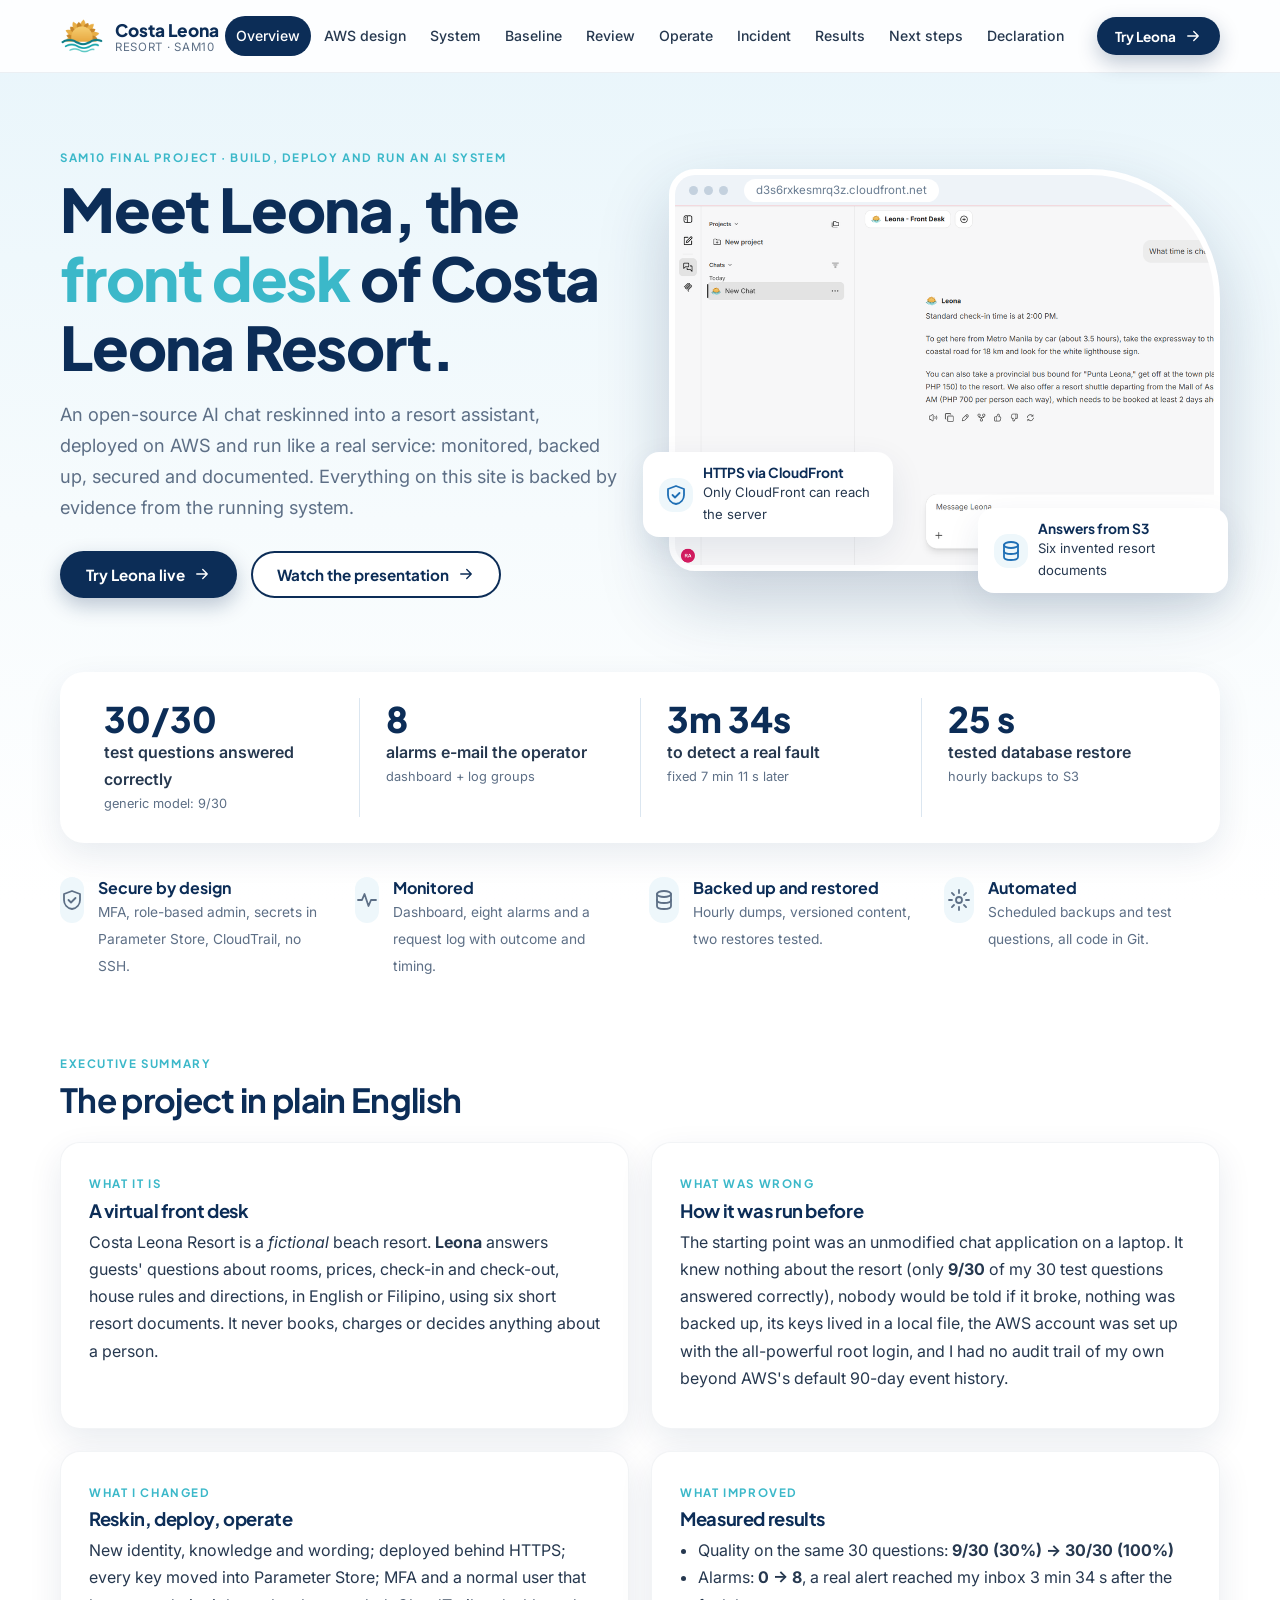
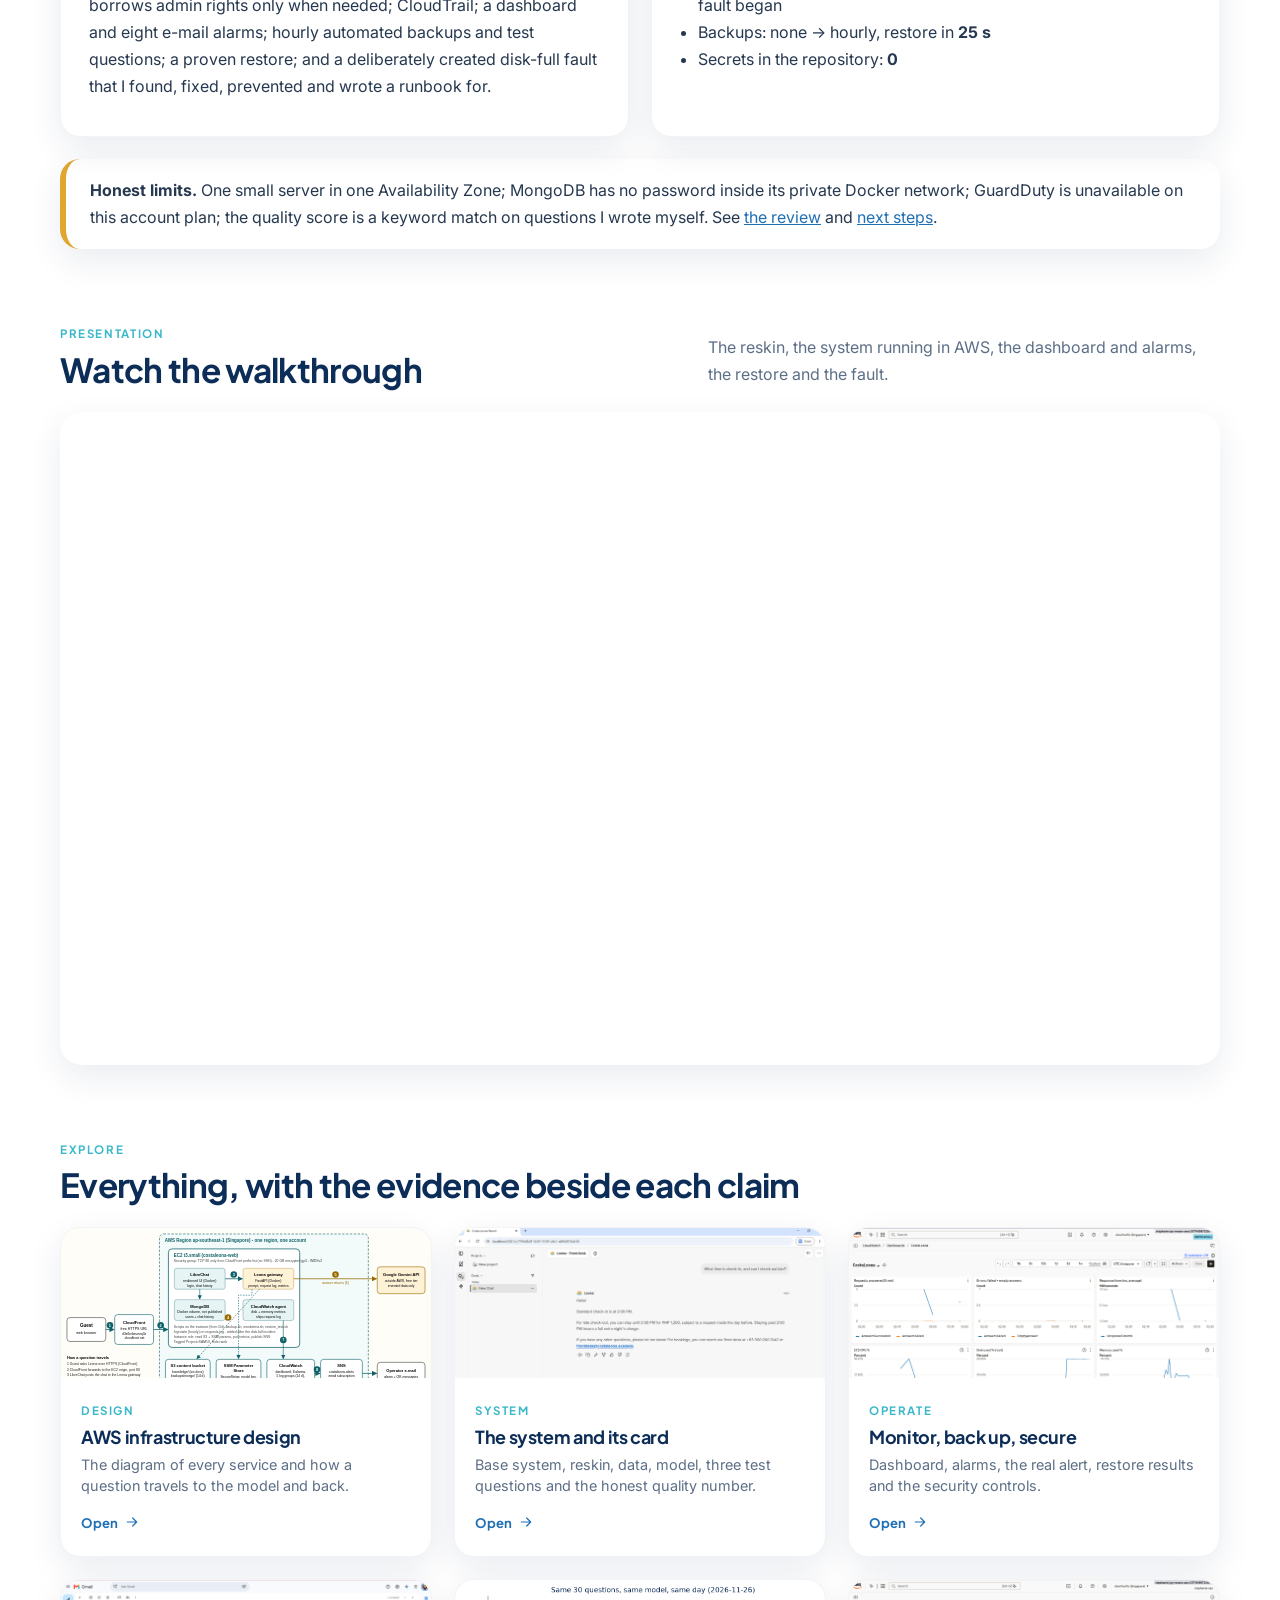
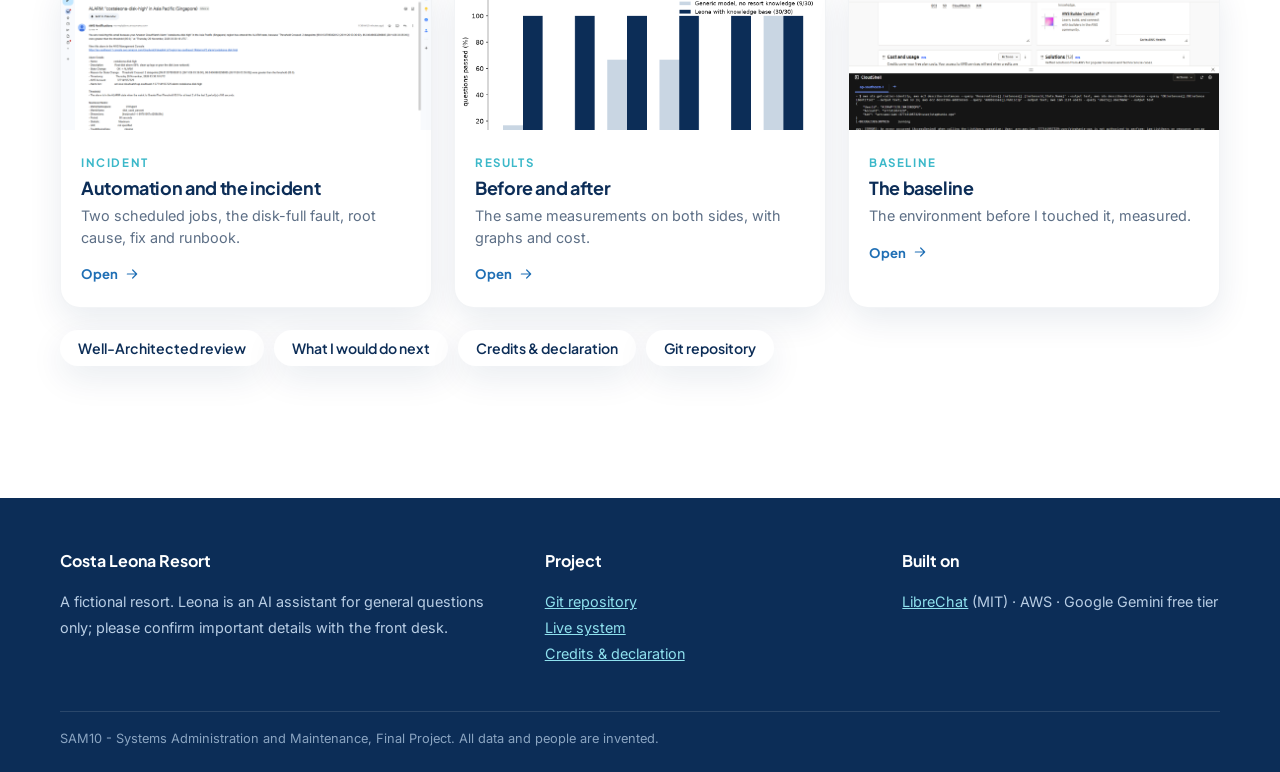
==== commit c9e2f0c7: "Embed presentation video; set declaration date Co-Authored-By: Claude Sonnet 5.5 <noreply@anthropic." ====
--- a/docs/index.html
+++ b/docs/index.html
@@ -37,7 +37,7 @@
 <div class="box"><b>Honest limits.</b> One small server in one Availability Zone; MongoDB has no password inside its private Docker network; GuardDuty is unavailable on this account plan; the quality score is a keyword match on questions I wrote myself. See <a href="well-architected.html">the review</a> and <a href="next-steps.html">next steps</a>.</div>
 
 <div class="sechead" id="video"><div><span class="eyebrow">Presentation</span><h2>Watch the walkthrough</h2></div><p>The reskin, the system running in AWS, the dashboard and alarms, the restore and the fault.</p></div>
-<div class="pending">[PENDING] Recorded presentation (5-8 minutes) will be embedded here.</div>
+<div class="video"><iframe src="https://www.youtube.com/embed/_BdlKibI3bs" title="Costa Leona presentation" allowfullscreen loading="lazy"></iframe></div>
 
 <div class="sechead"><div><span class="eyebrow">Explore</span><h2>Everything, with the evidence beside each claim</h2></div></div>
 <div class="grid three">
